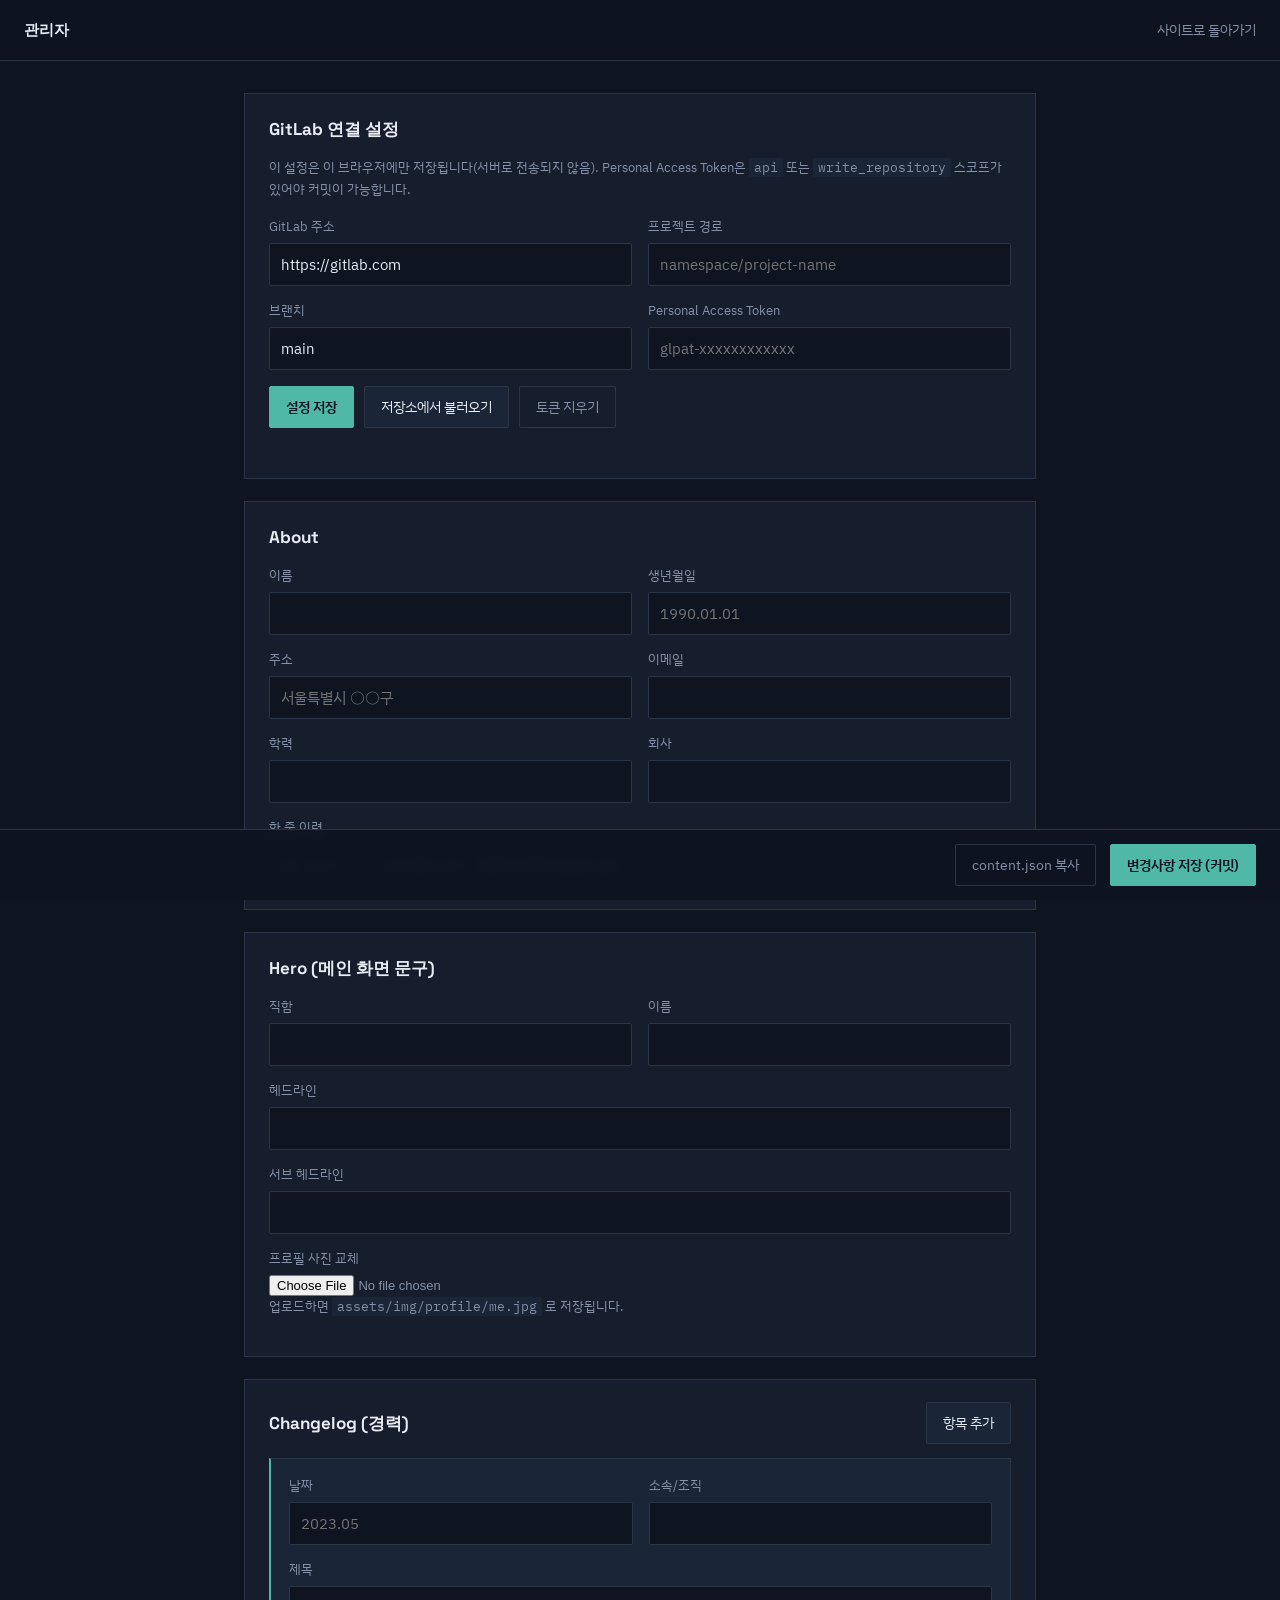
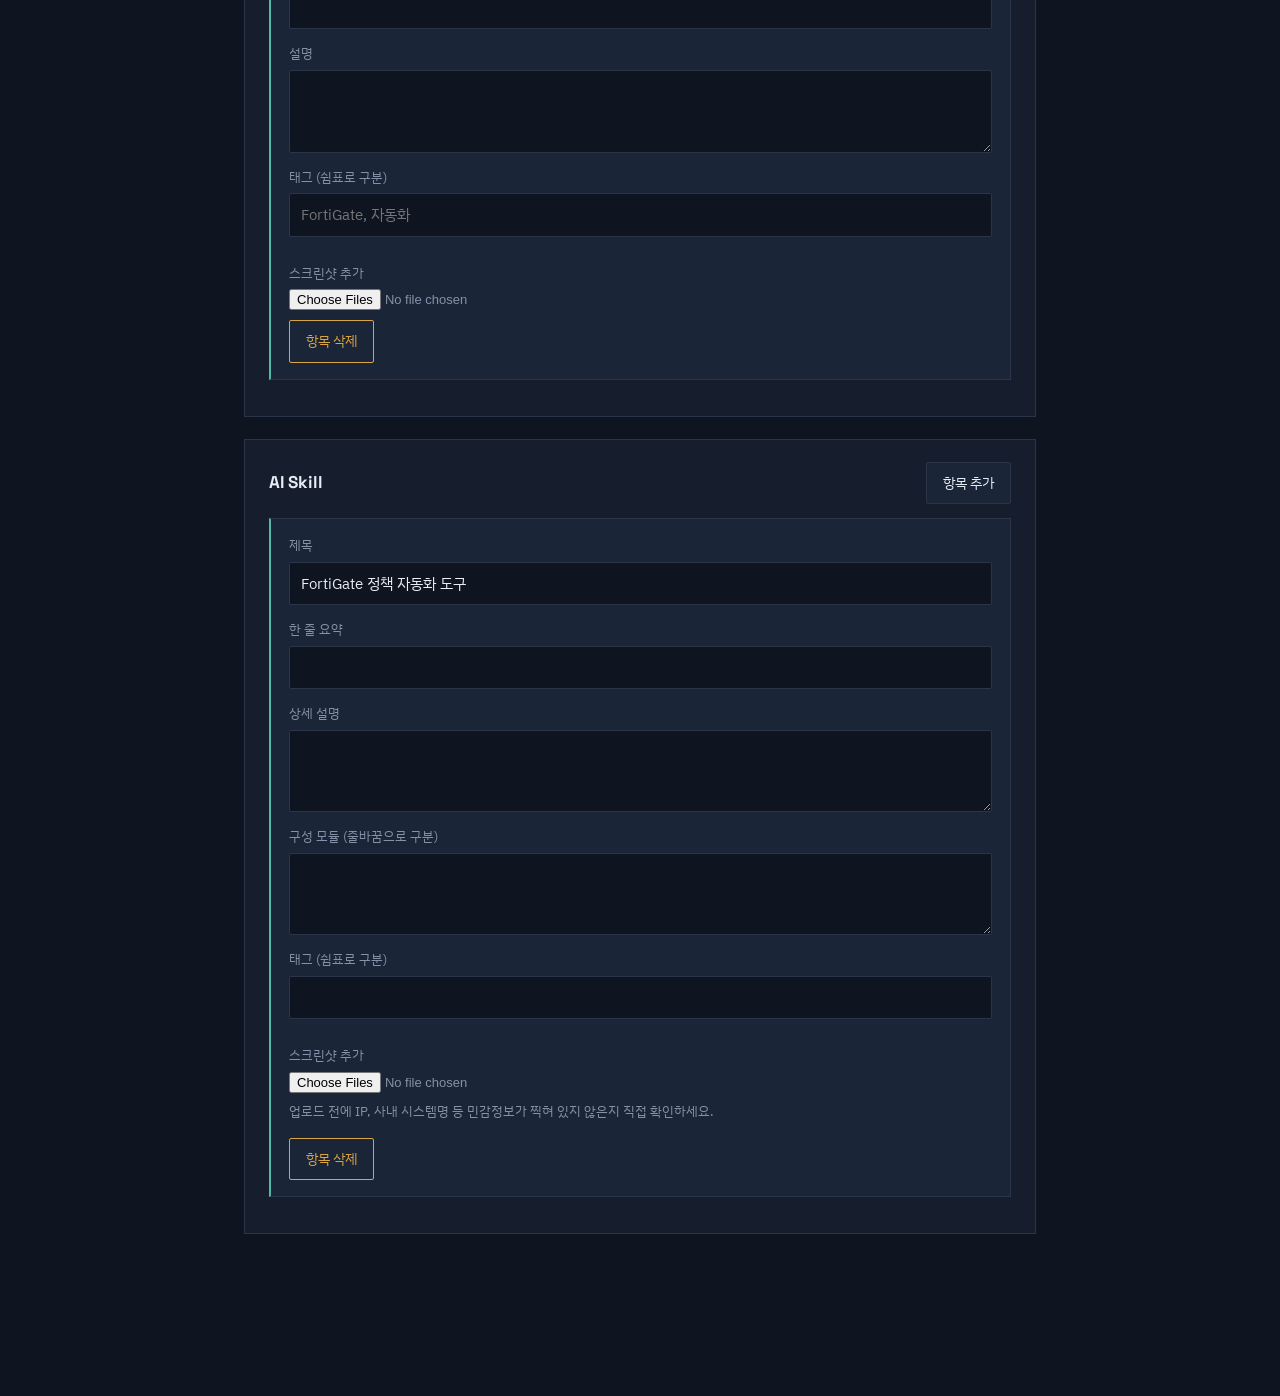
==== public/admin/index.html @ e8335e16 "init: GitLab Pages 포트폴리오 사이트 뼈대 - public/ 정적 사이트 (Hero/About/Changelog/AI Skill), content.json 기반 렌더" ====
<!doctype html>
<html lang="ko">
<head>
<meta charset="utf-8">
<meta name="viewport" content="width=device-width, initial-scale=1">
<title>관리자 — 콘텐츠 편집</title>
<meta name="robots" content="noindex, nofollow">
<link rel="icon" href="data:,">
<link rel="preconnect" href="https://fonts.googleapis.com">
<link rel="preconnect" href="https://fonts.gstatic.com" crossorigin>
<link href="https://fonts.googleapis.com/css2?family=Space+Grotesk:wght@500;600;700&family=IBM+Plex+Sans+KR:wght@400;500;600&family=IBM+Plex+Mono:wght@400;500&display=swap" rel="stylesheet">
<link rel="stylesheet" href="../assets/css/style.css">
<link rel="stylesheet" href="admin.css">
</head>
<body class="admin-body">

<header class="admin-topbar">
  <span class="topbar-name">관리자</span>
  <a class="admin-back" href="../">사이트로 돌아가기</a>
</header>

<main class="admin-main">

  <section class="admin-card" id="settings-card">
    <h2>GitLab 연결 설정</h2>
    <p class="admin-hint">
      이 설정은 이 브라우저에만 저장됩니다(서버로 전송되지 않음). Personal Access Token은
      <code>api</code> 또는 <code>write_repository</code> 스코프가 있어야 커밋이 가능합니다.
    </p>
    <div class="admin-grid">
      <label>GitLab 주소
        <input id="set-base" type="text" placeholder="https://gitlab.com">
      </label>
      <label>프로젝트 경로
        <input id="set-project" type="text" placeholder="namespace/project-name">
      </label>
      <label>브랜치
        <input id="set-branch" type="text" placeholder="main">
      </label>
      <label>Personal Access Token
        <input id="set-token" type="password" placeholder="glpat-xxxxxxxxxxxx">
      </label>
    </div>
    <div class="admin-actions">
      <button id="btn-save-settings" class="btn btn-primary" type="button">설정 저장</button>
      <button id="btn-load-content" class="btn" type="button">저장소에서 불러오기</button>
      <button id="btn-clear-token" class="btn btn-ghost" type="button">토큰 지우기</button>
    </div>
    <p id="settings-status" class="admin-status"></p>
  </section>

  <section class="admin-card">
    <h2>About</h2>
    <div class="admin-grid" id="about-form">
      <label>이름 <input data-field="name" type="text"></label>
      <label>생년월일 <input data-field="birth" type="text" placeholder="1990.01.01"></label>
      <label>주소 <input data-field="address" type="text" placeholder="서울특별시 ○○구"></label>
      <label>이메일 <input data-field="email" type="email"></label>
      <label>학력 <input data-field="education" type="text"></label>
      <label>회사 <input data-field="company" type="text"></label>
      <label class="span-2">한 줄 이력 <input data-field="bio" type="text" placeholder="예: 2021~ ○○ 보안엔지니어 / 방화벽 정책 자동화 담당"></label>
    </div>
  </section>

  <section class="admin-card">
    <h2>Hero (메인 화면 문구)</h2>
    <div class="admin-grid" id="profile-form">
      <label>직함 <input data-field="role" type="text"></label>
      <label>이름 <input data-field="name" type="text"></label>
      <label class="span-2">헤드라인 <input data-field="headline" type="text"></label>
      <label class="span-2">서브 헤드라인 <input data-field="subhead" type="text"></label>
    </div>
    <label class="field-block">프로필 사진 교체
      <input id="profile-photo-input" type="file" accept="image/*">
    </label>
    <p class="admin-hint">업로드하면 <code>assets/img/profile/me.jpg</code> 로 저장됩니다.</p>
  </section>

  <section class="admin-card">
    <div class="admin-card-head">
      <h2>Changelog (경력)</h2>
      <button id="btn-add-changelog" class="btn" type="button">항목 추가</button>
    </div>
    <div id="changelog-editor"></div>
  </section>

  <section class="admin-card">
    <div class="admin-card-head">
      <h2>AI Skill</h2>
      <button id="btn-add-skill" class="btn" type="button">항목 추가</button>
    </div>
    <div id="skill-editor"></div>
  </section>

  <div class="admin-savebar">
    <span id="save-status" class="admin-status"></span>
    <button id="btn-copy-json" class="btn btn-ghost" type="button">content.json 복사</button>
    <button id="btn-save-all" class="btn btn-primary" type="button">변경사항 저장 (커밋)</button>
  </div>

</main>

<script src="admin.js"></script>
</body>
</html>
---- public/assets/css/style.css ----
/* ============================================================
   Token system
   ============================================================ */
:root {
  --ink:        #0E1420;
  --panel:      #161E2E;
  --panel-2:    #1B2538;
  --line:       #2A3548;
  --text:       #E8EDF4;
  --text-muted: #8591A8;
  --signal:     #4FB8A6;   /* network / fiber signal teal */
  --signal-dim: #3A8C7F;
  --flag:       #D9A441;   /* caution amber, used sparingly */

  --font-display: "Space Grotesk", "Pretendard", sans-serif;
  --font-body:    "IBM Plex Sans KR", "Pretendard", sans-serif;
  --font-mono:    "IBM Plex Mono", ui-monospace, monospace;

  --max-w: 760px;
  --gutter: 24px;
  --spine-x: 40px;
}

@media (min-width: 760px) {
  :root { --spine-x: 64px; }
}

* { box-sizing: border-box; }
html { scroll-behavior: smooth; }
@media (prefers-reduced-motion: reduce) {
  html { scroll-behavior: auto; }
  * { animation-duration: 0.01ms !important; animation-iteration-count: 1 !important; transition-duration: 0.01ms !important; }
}

body {
  margin: 0;
  background: var(--ink);
  color: var(--text);
  font-family: var(--font-body);
  font-size: 16px;
  line-height: 1.6;
  -webkit-font-smoothing: antialiased;
}

h1, h2 { font-family: var(--font-display); margin: 0; }

a { color: inherit; }

.skip-link {
  position: absolute;
  left: -9999px;
  top: 0;
  background: var(--panel);
  color: var(--text);
  padding: 10px 16px;
  z-index: 100;
  border: 1px solid var(--line);
}
.skip-link:focus { left: var(--gutter); top: 12px; }

:focus-visible {
  outline: 2px solid var(--signal);
  outline-offset: 3px;
}

/* ============================================================
   Structural spine — the one bold device.
   A single vertical line runs the length of the page; every
   section grows a short branch off it. Drawn once on load.
   ============================================================ */
.spine {
  position: absolute;
  top: 0;
  left: var(--spine-x);
  width: 2px;
  height: 100%;
  pointer-events: none;
  z-index: 0;
}
.spine svg { width: 100%; height: 100%; display: block; }
.spine line {
  stroke: var(--line);
  stroke-width: 2;
  stroke-dasharray: 100;
  stroke-dashoffset: 100;
  animation: draw-spine 1.4s ease-out 0.15s forwards;
}
@keyframes draw-spine {
  to { stroke-dashoffset: 0; }
}
@media (prefers-reduced-motion: reduce) {
  .spine line { animation: none; stroke-dashoffset: 0; }
}

/* ============================================================
   Topbar
   ============================================================ */
.topbar {
  position: sticky;
  top: 0;
  z-index: 10;
  display: flex;
  align-items: center;
  justify-content: space-between;
  padding: 18px var(--gutter);
  padding-left: calc(var(--spine-x) + 20px);
  background: rgba(14, 20, 32, 0.86);
  backdrop-filter: blur(6px);
  border-bottom: 1px solid var(--line);
}
.topbar-name {
  font-family: var(--font-display);
  font-weight: 600;
  font-size: 15px;
  letter-spacing: 0.01em;
}
.topbar-nav { display: flex; gap: 22px; }
.topbar-nav a {
  text-decoration: none;
  font-size: 14px;
  color: var(--text-muted);
  border-bottom: 1px solid transparent;
  padding-bottom: 2px;
  transition: color 0.15s ease, border-color 0.15s ease;
}
.topbar-nav a:hover,
.topbar-nav a:focus-visible { color: var(--signal); border-color: var(--signal); }

/* ============================================================
   Shared section rhythm
   ============================================================ */
main {
  position: relative;
  z-index: 1;
  max-width: calc(var(--max-w) + var(--spine-x) + var(--gutter));
  margin: 0 auto;
  padding-left: calc(var(--spine-x) + 20px);
  padding-right: var(--gutter);
}

.hero, .block { position: relative; padding: 64px 0 56px; }
.hero { padding-top: 88px; }

.hero-node, .block-node {
  position: absolute;
  left: calc(-1 * (var(--spine-x) + 20px) + (var(--spine-x) - 5px));
  top: 92px;
  width: 11px;
  height: 11px;
  border-radius: 50%;
  background: var(--ink);
  border: 2px solid var(--signal);
}
.block-node { top: 70px; }

/* branch line connecting spine to node */
.block::before {
  content: "";
  position: absolute;
  left: calc(-1 * (var(--spine-x) + 20px) + var(--spine-x));
  top: 75px;
  width: 20px;
  height: 1px;
  background: var(--line);
}

/* ============================================================
   Hero
   ============================================================ */
.hero {
  display: grid;
  grid-template-columns: 112px 1fr;
  gap: 28px;
  align-items: start;
}
.hero-photo img {
  width: 112px;
  height: 112px;
  border-radius: 50%;
  object-fit: cover;
  border: 1px solid var(--line);
  display: block;
  background: var(--panel);
}
.hero-role {
  margin: 4px 0 2px;
  font-family: var(--font-mono);
  font-size: 13px;
  color: var(--signal);
}
.hero-name {
  font-size: clamp(32px, 5vw, 44px);
  font-weight: 700;
  letter-spacing: -0.01em;
  margin-bottom: 14px;
}
.hero-headline {
  font-size: clamp(19px, 2.6vw, 23px);
  line-height: 1.45;
  max-width: 34ch;
  margin: 0 0 10px;
  color: var(--text);
}
.hero-subhead {
  font-size: 15.5px;
  color: var(--text-muted);
  max-width: 48ch;
  margin: 0;
}

@media (max-width: 560px) {
  .hero { grid-template-columns: 1fr; }
  .hero-photo img { width: 84px; height: 84px; }
}

/* ============================================================
   Section titles
   ============================================================ */
.block-title {
  font-size: 22px;
  font-weight: 600;
  margin-bottom: 6px;
}
.block-lede {
  margin: 0 0 32px;
  color: var(--text-muted);
  font-size: 14.5px;
  max-width: 52ch;
}

/* ============================================================
   About — spec sheet (config-style key:value)
   ============================================================ */
.spec-sheet {
  display: grid;
  grid-template-columns: 112px 1fr;
  row-gap: 14px;
  column-gap: 20px;
  margin: 0;
  border-top: 1px solid var(--line);
  padding-top: 20px;
}
.spec-sheet dt {
  font-family: var(--font-mono);
  font-size: 12.5px;
  color: var(--text-muted);
  letter-spacing: 0.02em;
  padding-top: 2px;
}
.spec-sheet dd {
  margin: 0;
  font-size: 15px;
}
.spec-sheet dd.empty {
  color: var(--text-muted);
  font-style: normal;
}
@media (max-width: 560px) {
  .spec-sheet { grid-template-columns: 92px 1fr; }
}

/* ============================================================
   Changelog
   ============================================================ */
.changelog-list {
  list-style: none;
  margin: 0;
  padding: 0;
  border-top: 1px solid var(--line);
}
.changelog-entry {
  padding: 24px 0;
  border-bottom: 1px solid var(--line);
}
.changelog-meta {
  display: flex;
  align-items: baseline;
  gap: 10px;
  margin-bottom: 6px;
  flex-wrap: wrap;
}
.changelog-date {
  font-family: var(--font-mono);
  font-size: 13px;
  color: var(--signal);
}
.changelog-org {
  font-size: 13px;
  color: var(--text-muted);
}
.changelog-title {
  font-size: 17px;
  font-weight: 600;
  margin: 0 0 8px;
}
.changelog-summary {
  margin: 0 0 12px;
  color: var(--text);
  font-size: 15px;
  max-width: 62ch;
}
.changelog-tags { display: flex; flex-wrap: wrap; gap: 8px; margin-bottom: 12px; }
.tag {
  font-family: var(--font-mono);
  font-size: 11.5px;
  color: var(--text-muted);
  border: 1px solid var(--line);
  padding: 3px 8px;
  border-radius: 3px;
}
.changelog-images, .skill-images {
  display: grid;
  grid-template-columns: repeat(auto-fill, minmax(150px, 1fr));
  gap: 10px;
}
.changelog-images img, .skill-images img {
  width: 100%;
  aspect-ratio: 16/10;
  object-fit: cover;
  border: 1px solid var(--line);
  border-radius: 2px;
  display: block;
}
.changelog-empty, .skill-empty {
  padding: 22px 0;
  color: var(--text-muted);
  font-size: 14.5px;
  border-bottom: 1px solid var(--line);
}

/* ============================================================
   AI Skill — flat panels, no shadow, varied internal structure
   ============================================================ */
.skill-list { display: flex; flex-direction: column; gap: 18px; }
.skill-panel {
  border: 1px solid var(--line);
  border-top: 2px solid var(--signal);
  background: var(--panel);
  padding: 22px 24px 24px;
}
.skill-head {
  display: flex;
  justify-content: space-between;
  align-items: flex-start;
  gap: 16px;
  cursor: pointer;
  background: none;
  border: none;
  width: 100%;
  text-align: left;
  padding: 0;
  color: inherit;
  font: inherit;
}
.skill-title { font-size: 17px; font-weight: 600; margin: 0 0 6px; }
.skill-summary { margin: 0; color: var(--text-muted); font-size: 14.5px; max-width: 58ch; }
.skill-toggle {
  font-family: var(--font-mono);
  font-size: 12px;
  color: var(--signal);
  white-space: nowrap;
  margin-top: 2px;
}
.skill-tags { display: flex; flex-wrap: wrap; gap: 8px; margin: 14px 0 0; }

.skill-body {
  margin-top: 0;
  max-height: 0;
  overflow: hidden;
  transition: max-height 0.3s ease, margin-top 0.3s ease;
}
.skill-panel.open .skill-body { margin-top: 18px; }

.skill-modules {
  list-style: none;
  margin: 0 0 16px;
  padding: 0;
  font-family: var(--font-mono);
  font-size: 13px;
  color: var(--text-muted);
  display: grid;
  gap: 6px;
}
.skill-modules li { padding-left: 16px; position: relative; }
.skill-modules li::before {
  content: "";
  position: absolute;
  left: 0;
  top: 8px;
  width: 7px;
  height: 1px;
  background: var(--signal-dim);
}
.skill-description { font-size: 14.5px; margin: 0 0 16px; max-width: 62ch; }

/* ============================================================
   Footer
   ============================================================ */
.site-footer {
  position: relative;
  z-index: 1;
  max-width: calc(var(--max-w) + var(--spine-x) + var(--gutter));
  margin: 0 auto;
  padding: 40px var(--gutter) 60px;
  padding-left: calc(var(--spine-x) + 20px);
  display: flex;
  justify-content: space-between;
  align-items: center;
  font-size: 13px;
  color: var(--text-muted);
  border-top: 1px solid var(--line);
}
.admin-link { color: var(--text-muted); text-decoration: none; }
.admin-link:hover, .admin-link:focus-visible { color: var(--signal); }
---- public/admin/admin.css ----
.admin-body { background: var(--ink); }

.admin-topbar {
  display: flex;
  justify-content: space-between;
  align-items: center;
  padding: 18px 24px;
  border-bottom: 1px solid var(--line);
  position: sticky;
  top: 0;
  background: rgba(14,20,32,0.92);
  z-index: 5;
}
.admin-back { color: var(--text-muted); text-decoration: none; font-size: 14px; }
.admin-back:hover, .admin-back:focus-visible { color: var(--signal); }

.admin-main {
  max-width: 840px;
  margin: 0 auto;
  padding: 32px 24px 140px;
}

.admin-card {
  border: 1px solid var(--line);
  background: var(--panel);
  padding: 22px 24px;
  margin-bottom: 22px;
}
.admin-card h2 { font-size: 17px; margin-bottom: 14px; }
.admin-card-head {
  display: flex;
  justify-content: space-between;
  align-items: center;
  margin-bottom: 14px;
}
.admin-card-head h2 { margin-bottom: 0; }

.admin-hint {
  font-size: 13px;
  color: var(--text-muted);
  margin: 0 0 16px;
  line-height: 1.6;
}
.admin-hint code {
  font-family: var(--font-mono);
  background: var(--panel-2);
  padding: 1px 5px;
  border-radius: 2px;
}

.admin-grid {
  display: grid;
  grid-template-columns: 1fr 1fr;
  gap: 14px 16px;
}
.admin-grid .span-2 { grid-column: 1 / -1; }
@media (max-width: 560px) {
  .admin-grid { grid-template-columns: 1fr; }
}

label {
  display: flex;
  flex-direction: column;
  gap: 6px;
  font-size: 13px;
  color: var(--text-muted);
}
.field-block { margin-top: 14px; }

input[type="text"], input[type="email"], input[type="password"], input[type="date"], textarea {
  font: inherit;
  font-family: var(--font-body);
  background: var(--ink);
  border: 1px solid var(--line);
  color: var(--text);
  padding: 9px 11px;
  border-radius: 2px;
  font-size: 14.5px;
}
textarea { resize: vertical; min-height: 70px; font-family: var(--font-mono); font-size: 13px; }
input:focus-visible, textarea:focus-visible { outline: 2px solid var(--signal); outline-offset: 1px; }

input[type="file"] {
  font-size: 13px;
  color: var(--text-muted);
}

.admin-actions { display: flex; gap: 10px; margin-top: 16px; flex-wrap: wrap; }

.btn {
  font: inherit;
  font-size: 14px;
  padding: 9px 16px;
  border: 1px solid var(--line);
  background: var(--panel-2);
  color: var(--text);
  cursor: pointer;
  border-radius: 2px;
}
.btn:hover { border-color: var(--signal); }
.btn-primary { background: var(--signal); border-color: var(--signal); color: #0E1420; font-weight: 600; }
.btn-primary:hover { background: var(--signal-dim); border-color: var(--signal-dim); }
.btn-ghost { background: transparent; color: var(--text-muted); }
.btn-danger { color: var(--flag); border-color: var(--flag); background: transparent; }

.admin-status { font-size: 13px; color: var(--text-muted); min-height: 18px; margin: 10px 0 0; }
.admin-status.ok { color: var(--signal); }
.admin-status.err { color: var(--flag); }

.entry-card {
  border: 1px solid var(--line);
  border-left: 2px solid var(--signal);
  padding: 16px 18px;
  margin-bottom: 14px;
  background: var(--panel-2);
}
.entry-card .admin-grid { margin-bottom: 12px; }
.entry-card-foot {
  display: flex;
  justify-content: space-between;
  align-items: center;
  margin-top: 10px;
}
.entry-thumbs { display: flex; gap: 8px; flex-wrap: wrap; margin-top: 10px; }
.entry-thumbs img {
  width: 72px; height: 48px; object-fit: cover; border: 1px solid var(--line);
}

.admin-savebar {
  position: fixed;
  left: 0; right: 0; bottom: 0;
  display: flex;
  justify-content: flex-end;
  align-items: center;
  gap: 14px;
  padding: 14px 24px;
  background: rgba(14,20,32,0.94);
  border-top: 1px solid var(--line);
  backdrop-filter: blur(6px);
  z-index: 10;
}
.admin-savebar .admin-status { margin: 0; margin-right: auto; }
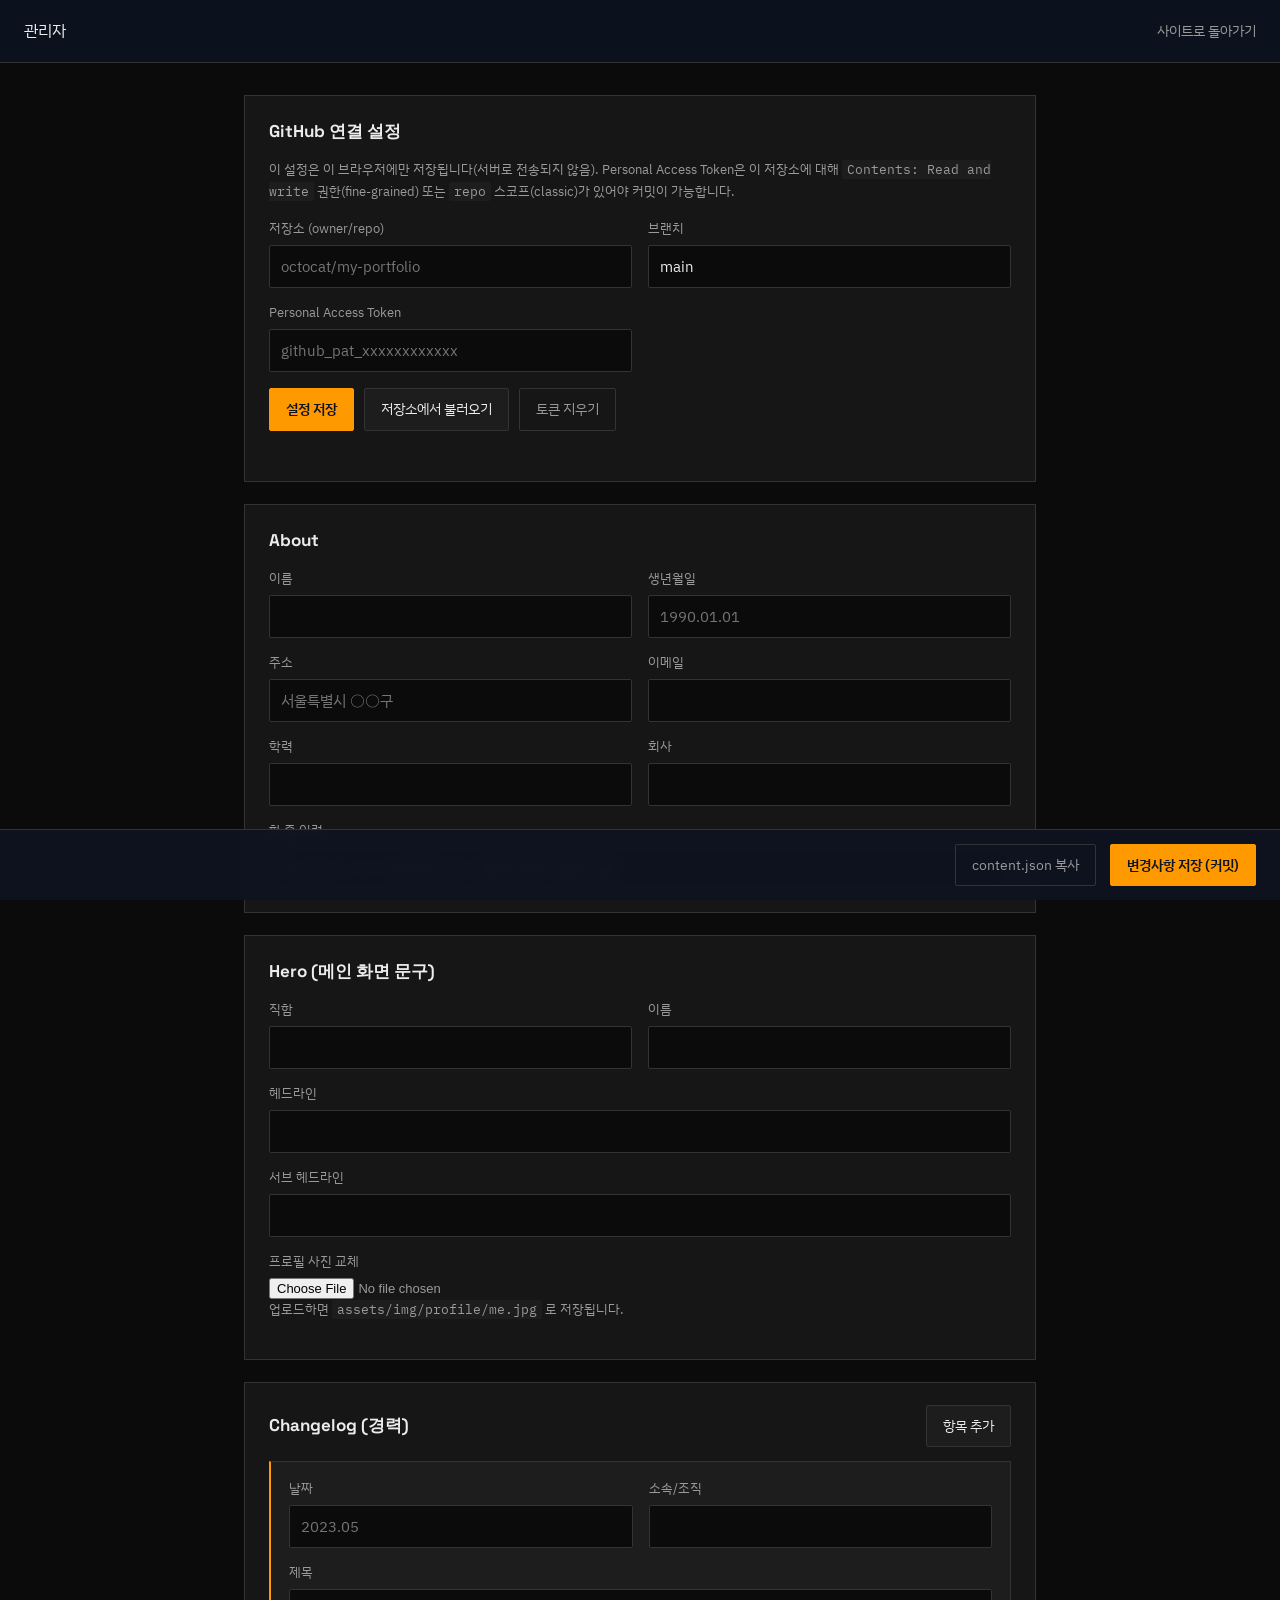
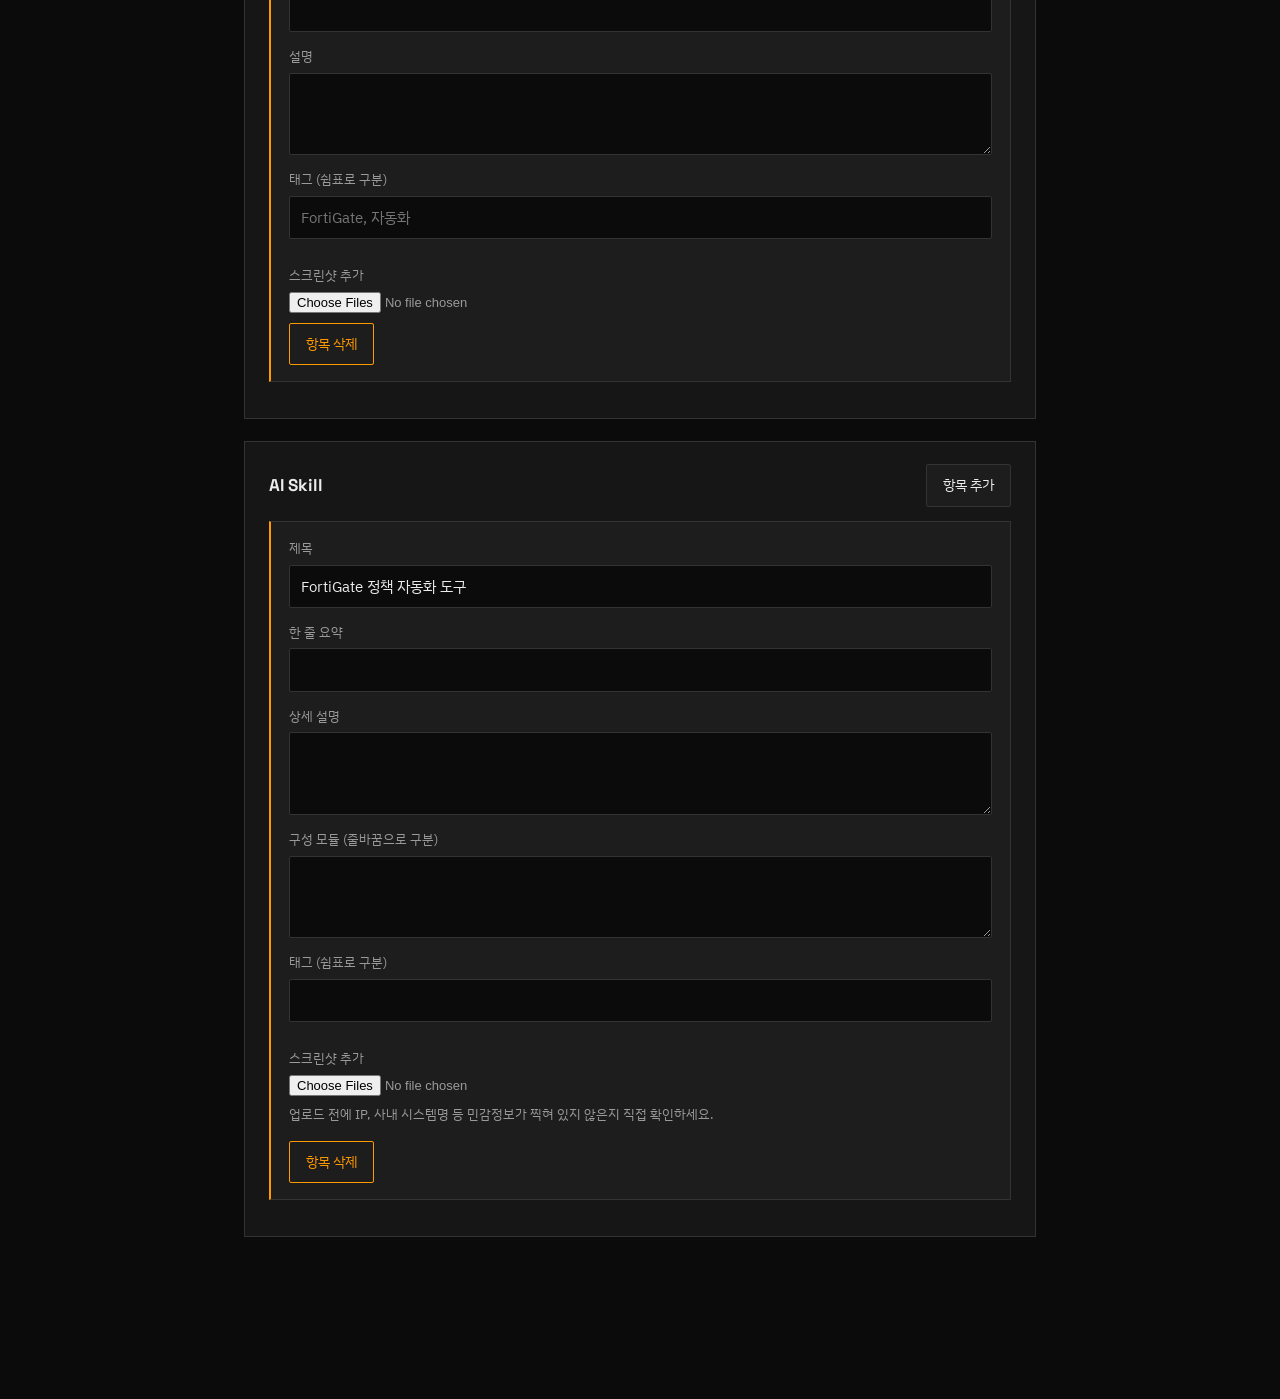
==== commit b0d40046: "chore: GitLab Pages에서 GitHub Pages로 배포 대상 전환 - .gitlab-ci.yml 제거, .github/workflows/pages.yml 추가 (Ac" ====
--- a/public/admin/index.html
+++ b/public/admin/index.html
@@ -22,23 +22,21 @@
 <main class="admin-main">
 
   <section class="admin-card" id="settings-card">
-    <h2>GitLab 연결 설정</h2>
+    <h2>GitHub 연결 설정</h2>
     <p class="admin-hint">
       이 설정은 이 브라우저에만 저장됩니다(서버로 전송되지 않음). Personal Access Token은
-      <code>api</code> 또는 <code>write_repository</code> 스코프가 있어야 커밋이 가능합니다.
+      이 저장소에 대해 <code>Contents: Read and write</code> 권한(fine-grained) 또는
+      <code>repo</code> 스코프(classic)가 있어야 커밋이 가능합니다.
     </p>
     <div class="admin-grid">
-      <label>GitLab 주소
-        <input id="set-base" type="text" placeholder="https://gitlab.com">
-      </label>
-      <label>프로젝트 경로
-        <input id="set-project" type="text" placeholder="namespace/project-name">
+      <label>저장소 (owner/repo)
+        <input id="set-project" type="text" placeholder="octocat/my-portfolio">
       </label>
       <label>브랜치
         <input id="set-branch" type="text" placeholder="main">
       </label>
       <label>Personal Access Token
-        <input id="set-token" type="password" placeholder="glpat-xxxxxxxxxxxx">
+        <input id="set-token" type="password" placeholder="github_pat_xxxxxxxxxxxx">
       </label>
     </div>
     <div class="admin-actions">
--- a/public/assets/css/style.css
+++ b/public/assets/css/style.css
@@ -1,16 +1,16 @@
 /* ============================================================
-   Token system
+   Token system — AWS-style dark console: black background, orange accent
    ============================================================ */
 :root {
-  --ink:        #0E1420;
-  --panel:      #161E2E;
-  --panel-2:    #1B2538;
-  --line:       #2A3548;
-  --text:       #E8EDF4;
-  --text-muted: #8591A8;
-  --signal:     #4FB8A6;   /* network / fiber signal teal */
-  --signal-dim: #3A8C7F;
-  --flag:       #D9A441;   /* caution amber, used sparingly */
+  --ink:        #0B0B0C;
+  --panel:      #161616;
+  --panel-2:    #1D1D1D;
+  --line:       #333333;
+  --text:       #ECECEC;
+  --text-muted: #9A9A9A;
+  --signal:     #FF9900;   /* AWS orange accent */
+  --signal-dim: #CC7A00;
+  --flag:       #FF9900;
 
   --font-display: "Space Grotesk", "Pretendard", sans-serif;
   --font-body:    "IBM Plex Sans KR", "Pretendard", sans-serif;
@@ -18,11 +18,6 @@
 
   --max-w: 760px;
   --gutter: 24px;
-  --spine-x: 40px;
-}
-
-@media (min-width: 760px) {
-  :root { --spine-x: 64px; }
 }
 
 * { box-sizing: border-box; }
@@ -64,154 +59,90 @@
 }
 
 /* ============================================================
-   Structural spine — the one bold device.
-   A single vertical line runs the length of the page; every
-   section grows a short branch off it. Drawn once on load.
-   ============================================================ */
-.spine {
-  position: absolute;
-  top: 0;
-  left: var(--spine-x);
-  width: 2px;
-  height: 100%;
-  pointer-events: none;
-  z-index: 0;
-}
-.spine svg { width: 100%; height: 100%; display: block; }
-.spine line {
-  stroke: var(--line);
-  stroke-width: 2;
-  stroke-dasharray: 100;
-  stroke-dashoffset: 100;
-  animation: draw-spine 1.4s ease-out 0.15s forwards;
-}
-@keyframes draw-spine {
-  to { stroke-dashoffset: 0; }
-}
-@media (prefers-reduced-motion: reduce) {
-  .spine line { animation: none; stroke-dashoffset: 0; }
-}
-
-/* ============================================================
-   Topbar
-   ============================================================ */
-.topbar {
+   Site header — centered photo + name + one-line role
+   ============================================================ */
+.site-header {
+  max-width: var(--max-w);
+  margin: 0 auto;
+  padding: 64px var(--gutter) 40px;
+  text-align: center;
+}
+.hero-photo img {
+  width: 128px;
+  height: 128px;
+  border-radius: 50%;
+  object-fit: cover;
+  border: 2px solid var(--signal);
+  display: block;
+  margin: 0 auto 22px;
+  background: var(--panel);
+}
+.hero-name {
+  font-size: clamp(28px, 5vw, 38px);
+  font-weight: 700;
+  letter-spacing: -0.01em;
+  margin-bottom: 10px;
+}
+.hero-role {
+  margin: 0 auto;
+  max-width: 48ch;
+  font-family: var(--font-mono);
+  font-size: 14.5px;
+  line-height: 1.6;
+  color: var(--signal);
+}
+.hero-headline, .hero-subhead { display: none; }
+
+/* ============================================================
+   Main nav — full-width bar under the header divider
+   ============================================================ */
+.main-nav {
   position: sticky;
   top: 0;
   z-index: 10;
   display: flex;
-  align-items: center;
-  justify-content: space-between;
-  padding: 18px var(--gutter);
-  padding-left: calc(var(--spine-x) + 20px);
-  background: rgba(14, 20, 32, 0.86);
+  justify-content: center;
+  gap: 36px;
+  padding: 16px var(--gutter);
+  background: rgba(11, 11, 12, 0.92);
   backdrop-filter: blur(6px);
+  border-top: 1px solid var(--line);
   border-bottom: 1px solid var(--line);
 }
-.topbar-name {
-  font-family: var(--font-display);
-  font-weight: 600;
-  font-size: 15px;
-  letter-spacing: 0.01em;
-}
-.topbar-nav { display: flex; gap: 22px; }
-.topbar-nav a {
+.main-nav a {
   text-decoration: none;
+  font-family: var(--font-mono);
   font-size: 14px;
-  color: var(--text-muted);
-  border-bottom: 1px solid transparent;
-  padding-bottom: 2px;
+  letter-spacing: 0.02em;
+  color: var(--text-muted);
+  border-bottom: 2px solid transparent;
+  padding-bottom: 4px;
   transition: color 0.15s ease, border-color 0.15s ease;
 }
-.topbar-nav a:hover,
-.topbar-nav a:focus-visible { color: var(--signal); border-color: var(--signal); }
+.main-nav a:hover,
+.main-nav a:focus-visible,
+.main-nav a.is-active { color: var(--signal); border-color: var(--signal); }
+
+@media (max-width: 420px) {
+  .main-nav { gap: 16px; padding: 14px 12px; font-size: 12px; }
+  .main-nav a { font-size: 12px; }
+}
 
 /* ============================================================
    Shared section rhythm
    ============================================================ */
 main {
-  position: relative;
-  z-index: 1;
-  max-width: calc(var(--max-w) + var(--spine-x) + var(--gutter));
+  max-width: calc(var(--max-w) + 2 * var(--gutter));
   margin: 0 auto;
-  padding-left: calc(var(--spine-x) + 20px);
-  padding-right: var(--gutter);
-}
-
-.hero, .block { position: relative; padding: 64px 0 56px; }
-.hero { padding-top: 88px; }
-
-.hero-node, .block-node {
-  position: absolute;
-  left: calc(-1 * (var(--spine-x) + 20px) + (var(--spine-x) - 5px));
-  top: 92px;
-  width: 11px;
-  height: 11px;
-  border-radius: 50%;
-  background: var(--ink);
-  border: 2px solid var(--signal);
-}
-.block-node { top: 70px; }
-
-/* branch line connecting spine to node */
-.block::before {
-  content: "";
-  position: absolute;
-  left: calc(-1 * (var(--spine-x) + 20px) + var(--spine-x));
-  top: 75px;
-  width: 20px;
-  height: 1px;
-  background: var(--line);
-}
-
-/* ============================================================
-   Hero
-   ============================================================ */
-.hero {
-  display: grid;
-  grid-template-columns: 112px 1fr;
-  gap: 28px;
-  align-items: start;
-}
-.hero-photo img {
-  width: 112px;
-  height: 112px;
-  border-radius: 50%;
-  object-fit: cover;
-  border: 1px solid var(--line);
-  display: block;
-  background: var(--panel);
-}
-.hero-role {
-  margin: 4px 0 2px;
-  font-family: var(--font-mono);
-  font-size: 13px;
-  color: var(--signal);
-}
-.hero-name {
-  font-size: clamp(32px, 5vw, 44px);
-  font-weight: 700;
-  letter-spacing: -0.01em;
-  margin-bottom: 14px;
-}
-.hero-headline {
-  font-size: clamp(19px, 2.6vw, 23px);
-  line-height: 1.45;
-  max-width: 34ch;
-  margin: 0 0 10px;
-  color: var(--text);
-}
-.hero-subhead {
-  font-size: 15.5px;
-  color: var(--text-muted);
-  max-width: 48ch;
-  margin: 0;
-}
-
-@media (max-width: 560px) {
-  .hero { grid-template-columns: 1fr; }
-  .hero-photo img { width: 84px; height: 84px; }
-}
+  padding: 0 var(--gutter);
+}
+
+.block {
+  padding: 56px 0;
+  border-bottom: 1px solid var(--line);
+}
+.block:last-child { border-bottom: none; }
+.block.is-hidden { display: none; }
 
 /* ============================================================
    Section titles
@@ -220,6 +151,17 @@
   font-size: 22px;
   font-weight: 600;
   margin-bottom: 6px;
+  position: relative;
+  padding-left: 16px;
+}
+.block-title::before {
+  content: "";
+  position: absolute;
+  left: 0;
+  top: 5px;
+  width: 8px;
+  height: 8px;
+  background: var(--signal);
 }
 .block-lede {
   margin: 0 0 32px;
@@ -260,7 +202,7 @@
 }
 
 /* ============================================================
-   Changelog
+   Project (changelog)
    ============================================================ */
 .changelog-list {
   list-style: none;
@@ -329,7 +271,7 @@
 }
 
 /* ============================================================
-   AI Skill — flat panels, no shadow, varied internal structure
+   AI Utilization — flat panels, no shadow, varied internal structure
    ============================================================ */
 .skill-list { display: flex; flex-direction: column; gap: 18px; }
 .skill-panel {
@@ -397,12 +339,9 @@
    Footer
    ============================================================ */
 .site-footer {
-  position: relative;
-  z-index: 1;
-  max-width: calc(var(--max-w) + var(--spine-x) + var(--gutter));
+  max-width: calc(var(--max-w) + 2 * var(--gutter));
   margin: 0 auto;
   padding: 40px var(--gutter) 60px;
-  padding-left: calc(var(--spine-x) + 20px);
   display: flex;
   justify-content: space-between;
   align-items: center;
